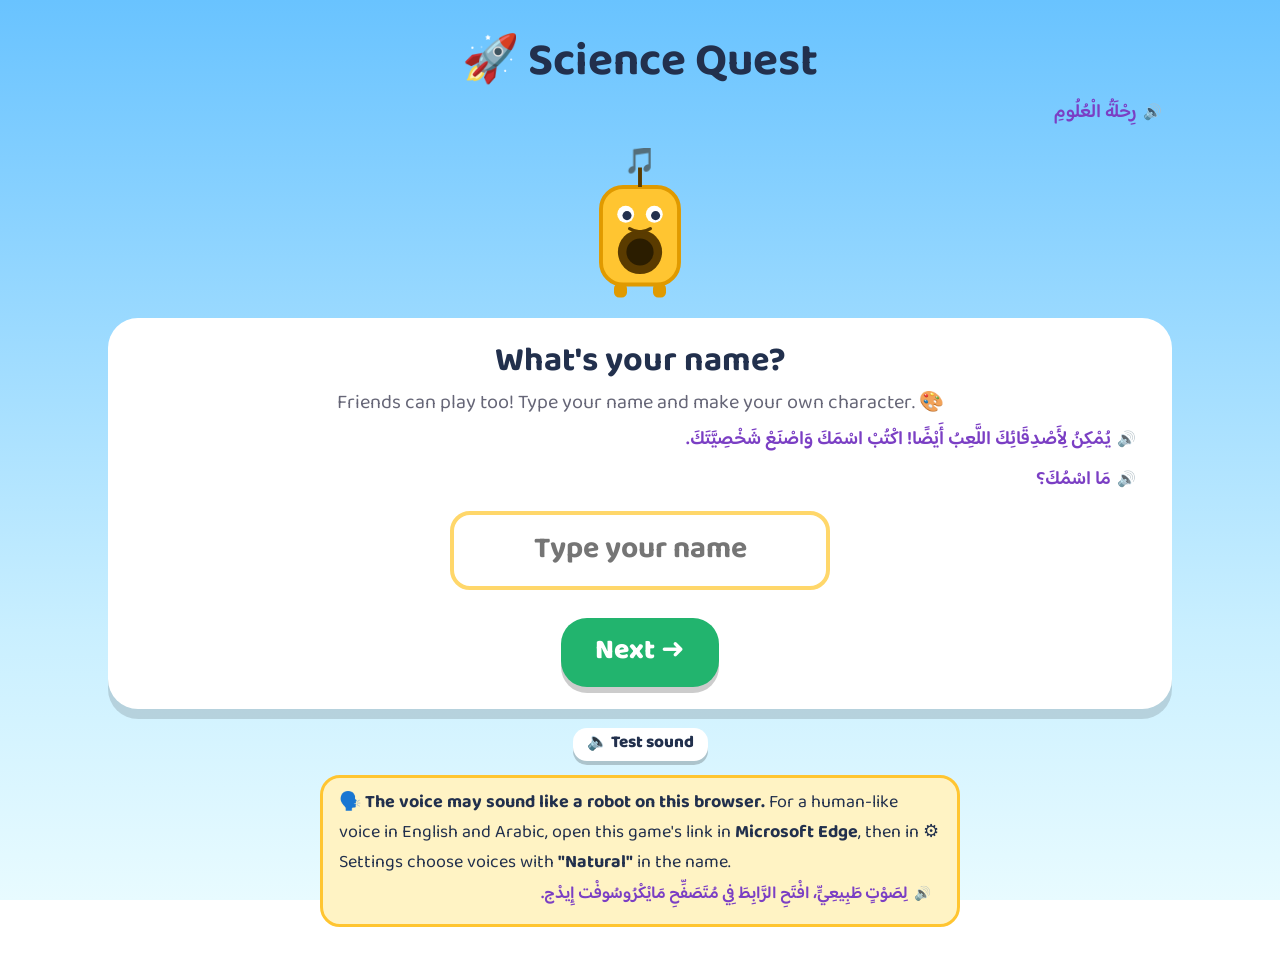
==== insects/index.html @ 20abea7f "Add Chapter 2 Insects world Co-Authored-By: Claude Opus 5.5 <noreply@anthropic.com> Claude-Session: " ====
<!DOCTYPE html>
<html lang="en">
<head>
<meta charset="utf-8">
<meta name="viewport" content="width=device-width,initial-scale=1">
<title>Science Quest · Insects</title>
<link rel="icon" href="data:image/svg+xml,%3Csvg xmlns='http://www.w3.org/2000/svg' viewBox='0 0 100 100'%3E%3Ctext y='.9em' font-size='90'%3E🔬%3C/text%3E%3C/svg%3E">
<link rel="preconnect" href="https://fonts.googleapis.com">
<link href="https://fonts.googleapis.com/css2?family=Baloo+Bhaijaan+2:wght@400;600;800&display=swap" rel="stylesheet">
<link rel="stylesheet" href="../shared/core.css">
</head>
<body>
<div id="bg"></div>
<div id="app"></div>
<canvas id="fx"></canvas>
<script>window.SQ_PAGE='insects';window.SQ_HUB='../';window.SQ_VOICE='../audio/insects/';</script>
<script src="../shared/core.js"></script>
<script src="gfx.js"></script>
<script src="art.js"></script>
<script src="data.js"></script>
<script src="labs.js"></script>
<script>if(!P()){location.replace(HUB)}else{S.lastWorld=WORLD.id;save();route=['world'];render()}</script>
</body>
</html>
---- shared/core.css ----
:root{--ink:#22304d;--pri:#ff7a45;--ok:#22b46e;--bad:#ef5b5b;--blue:#4a8cff;--purple:#8c5cff}
*{box-sizing:border-box}
html,body{margin:0;min-height:100%}
body{font-family:'Baloo Bhaijaan 2',system-ui,sans-serif;color:var(--ink);overflow-x:hidden;font-size:20px}
#bg{position:fixed;inset:0;z-index:0;overflow:hidden;transition:background .8s}
.bg-sky{background:linear-gradient(#69c3ff,#c9efff 70%,#e8fbff)}
.bg-map{background:linear-gradient(#7fd8ff,#bff0ff 45%,#c9f2a8 46%,#a9e07c)}
.bg-music{background:linear-gradient(135deg,#5b3cff,#a54cff 45%,#ff63ad)}
.float{position:absolute;bottom:-80px;font-size:46px;opacity:.45;animation:up linear infinite}
@keyframes up{to{transform:translateY(-130vh) rotate(340deg)}}
#app{position:relative;z-index:1;max-width:1100px;margin:0 auto;padding:14px 18px 50px}
.top{display:flex;align-items:center;gap:10px;background:#ffffffe6;border-radius:24px;padding:6px 12px;margin-bottom:16px;flex-wrap:wrap;box-shadow:0 6px 0 #0002}
.top .who{display:flex;align-items:center;gap:6px;font-weight:800;font-size:22px}
.top .who svg{width:44px;height:52px}
.sp{flex:1}
.chip{background:#fff;border-radius:999px;padding:3px 14px;font-weight:800;font-size:19px;border:3px solid #ffd76a;white-space:nowrap}
.btn{font-family:inherit;font-weight:800;font-size:22px;border:none;border-radius:20px;padding:12px 26px;cursor:pointer;box-shadow:0 6px 0 #0003;transition:transform .08s;color:#fff;background:var(--pri);line-height:1.2;user-select:none;-webkit-user-select:none;touch-action:manipulation}
.btn:active{transform:translateY(4px);box-shadow:0 2px 0 #0003}
.btn:disabled{opacity:.45;cursor:default}
.btn.g{background:var(--ok)}.btn.b{background:var(--blue)}.btn.p{background:var(--purple)}.btn.w{background:#fff;color:var(--ink)}.btn.y{background:#ffc531;color:#5a3b00}.btn.r{background:var(--bad)}
.btn.sm{font-size:17px;padding:6px 14px;border-radius:14px;box-shadow:0 4px 0 #0003}
.btn.big{font-size:28px;padding:18px 34px;border-radius:26px}
.card{background:#fff;border-radius:30px;padding:22px 26px;box-shadow:0 10px 0 #0002;position:relative}
.ar::before{content:'🔊';font-size:.8em;margin-left:6px;opacity:.75}.ar{cursor:pointer}button .ar::before,.gate .ar::before,.flip .ar::before,.avtab .ar::before{content:none}.ar.arplay{animation:pp .4s}
.ar{direction:rtl;display:block;color:#7b3fc4;font-weight:600;font-size:.95em;line-height:2;padding:0 10px 2px 6px;overflow:visible;unicode-bidi:plaintext;text-align:right}
body.noar .ar{display:none}
h1{font-size:46px;margin:.1em 0;line-height:1.1}h2{font-size:34px;margin:.1em 0;line-height:1.15}h3{font-size:26px;margin:.1em 0}
.center{text-align:center}
.row{display:flex;gap:14px;flex-wrap:wrap;justify-content:center;align-items:center}
.bounce{animation:bn 1.8s ease-in-out infinite}@keyframes bn{50%{transform:translateY(-8px)}}
.shake{animation:sh .4s}@keyframes sh{25%{transform:translateX(-12px)}75%{transform:translateX(12px)}}
.pop{animation:pp .35s ease-out}@keyframes pp{0%{transform:scale(.6);opacity:0}100%{transform:scale(1);opacity:1}}
.say{display:flex;align-items:flex-end;gap:10px;margin:6px 0 14px}
.say svg.av{width:92px;height:110px;flex:none}
.bubble{background:#fff;border-radius:24px;padding:12px 18px;font-size:23px;font-weight:600;position:relative;box-shadow:0 6px 0 #0002;flex:1}
.bubble:before{content:'';position:absolute;left:-14px;bottom:18px;border:10px solid transparent;border-right:16px solid #fff}
.opt{display:block;width:100%;text-align:left;margin:10px 0;font-size:24px;background:#eef3ff;color:var(--ink);border:4px solid #d4e0ff;box-shadow:0 5px 0 #c3d2ff}
.opt:disabled{opacity:1;cursor:default}
.opt.right{background:#d7f8e6;border-color:var(--ok)}.opt.wrong{background:#ffe0e0;border-color:var(--bad)}
.overlay{position:fixed;inset:0;background:#000a;z-index:50;display:flex;align-items:center;justify-content:center;padding:20px}
.overlay .card{max-width:680px;width:100%;max-height:92vh;overflow:auto}
#fx{position:fixed;inset:0;pointer-events:none;z-index:70}
.worlds{display:grid;grid-template-columns:repeat(auto-fit,minmax(230px,1fr));gap:18px}
.world{border-radius:30px;padding:18px;color:#fff;cursor:pointer;box-shadow:0 10px 0 #0003;min-height:200px;display:flex;flex-direction:column;justify-content:space-between}
.world .em{font-size:64px}.world.lock{filter:grayscale(.75);opacity:.85;cursor:default}
.lessons{display:grid;grid-template-columns:repeat(auto-fit,minmax(300px,1fr));gap:18px}
.tile{display:flex;align-items:center;gap:12px;width:100%;background:#f4f1ff;border:4px solid #e2d9ff;border-radius:22px;padding:10px 14px;margin:8px 0;cursor:pointer;font-family:inherit;font-size:21px;font-weight:700;color:var(--ink);text-align:left;box-shadow:0 5px 0 #d3c7ff}
.tile .e{font-size:38px}.tile .st{margin-left:auto;font-size:20px;white-space:nowrap;color:#f5a500}
.tile.lock{opacity:.5;cursor:default}.tile.next{border-color:#ffb02e;background:#fff6dd;box-shadow:0 5px 0 #ffd27a;animation:glow 1.4s infinite}
@keyframes glow{50%{transform:scale(1.02)}}
.sw{width:44px;height:44px;border-radius:50%;border:4px solid #fff;box-shadow:0 0 0 2px #ccd;cursor:pointer;display:inline-block}
.sw.on{box-shadow:0 0 0 5px var(--pri)}
.optbtn{font-family:inherit;font-size:18px;font-weight:700;border:3px solid #dde;background:#fff;border-radius:14px;padding:6px 12px;cursor:pointer;color:var(--ink)}
.optbtn.on{border-color:var(--pri);background:#fff1ea}
.slot{width:100%;min-height:62px;border:4px dashed #c8b8ff;border-radius:18px;margin:8px 0;padding:8px 12px;font-size:22px;font-weight:700;display:flex;align-items:center;gap:8px;background:#faf8ff}
.slot.full{border-style:solid;border-color:var(--ok);background:#e7fbef}
.pmeter{position:relative;height:30px;background:linear-gradient(90deg,#d7f8e6 0 35%,#fff3c4 35% 60%,#ffe0e0 60%);border-radius:15px;overflow:hidden;border:3px solid #ddd}
.pmeter div{height:100%;background:linear-gradient(90deg,#22b46e,#ffc531,#ef5b5b);width:0}
.pmeter span{position:absolute;top:0;font-size:15px;font-weight:800;line-height:24px}
.hp{height:22px;background:#ffd9d9;border-radius:12px;overflow:hidden;border:3px solid #fff}
.hp div{height:100%;background:#ef5b5b;transition:width .4s}
.flip{perspective:900px;width:min(440px,90vw);height:280px;margin:10px auto;cursor:pointer}
.flip .in{position:relative;width:100%;height:100%;transition:transform .5s;transform-style:preserve-3d}
.flip.on .in{transform:rotateY(180deg)}
.flip .f,.flip .bk{position:absolute;inset:0;backface-visibility:hidden;border-radius:30px;display:flex;flex-direction:column;align-items:center;justify-content:center;padding:16px;text-align:center;box-shadow:0 10px 0 #0002}
.flip .f{background:#fff}.flip .bk{background:#fff6dd;transform:rotateY(180deg)}
.tabs{display:flex;gap:10px;justify-content:center;flex-wrap:wrap;margin-bottom:10px}
.tabs .optbtn{font-size:22px;padding:8px 16px}
.timebar{height:12px;background:#eee;border-radius:8px;overflow:hidden;margin:8px 0}.timebar div{height:100%;background:var(--blue)}
.toggle{display:flex;align-items:center;justify-content:space-between;gap:10px;padding:10px 0;border-bottom:2px solid #f0f0f0;font-size:20px;font-weight:600;flex-wrap:wrap}
.toggle select{font-family:inherit;font-size:16px;padding:4px 8px;border-radius:10px;border:2px solid #ccd;max-width:330px}
input.name{font-family:inherit;font-size:30px;font-weight:700;padding:10px 18px;border-radius:20px;border:4px solid #ffd76a;width:min(380px,80vw);text-align:center}
.err{color:var(--bad);font-weight:700;min-height:28px}
svg{display:block}
.b-jump{animation:bj .5s ease-in-out infinite}@keyframes bj{50%{transform:translateY(-30px)}}
.b-stretch{animation:bs 2s ease-in-out infinite;transform-origin:bottom}@keyframes bs{50%{transform:scaleY(1.15)}}
.b-spin{animation:bsp 2.4s linear infinite}@keyframes bsp{to{transform:rotateY(360deg)}}
.b-march{animation:bm .6s ease-in-out infinite}@keyframes bm{25%{transform:translateY(-8px) rotate(-3deg)}75%{transform:translateY(-8px) rotate(3deg)}}
.b-shake{animation:bsh .25s linear infinite}@keyframes bsh{25%{transform:translateX(-6px)}75%{transform:translateX(6px)}}
.balloon{width:120px;height:120px;border-radius:50%;background:#ff63ad;margin:10px auto;transition:transform 4s ease-in-out}
.gate{position:relative;overflow:hidden;border-radius:32px;background:radial-gradient(circle at 50% 35%,#ffe27a,#ff9f1c 45%,#e0457b 90%);color:#fff;padding:22px 24px;cursor:pointer;box-shadow:0 10px 0 #0003,0 0 0 5px #ffd76a inset;margin-bottom:18px;text-shadow:0 2px 0 #0003}
.gate.locked{background:radial-gradient(circle at 50% 35%,#9aa3b8,#5f6782 60%,#3d4460);cursor:pointer}
.rays{position:absolute;inset:-60%;background:repeating-conic-gradient(#ffffff2e 0 9deg,transparent 9deg 18deg);animation:spinr 26s linear infinite;pointer-events:none}
@keyframes spinr{to{transform:rotate(360deg)}}
.gate-in{position:relative;display:flex;gap:18px;align-items:center;flex-wrap:wrap}
.trophy{font-size:96px;animation:tb 1.6s ease-in-out infinite;filter:drop-shadow(0 6px 0 #0003)}
@keyframes tb{50%{transform:translateY(-10px) rotate(-6deg) scale(1.06)}}
.gate.locked .trophy{animation:none;filter:grayscale(1) drop-shadow(0 6px 0 #0003)}
.gate-kicker{display:inline-block;background:#fff;color:#e0457b;font-weight:800;border-radius:999px;padding:2px 14px;font-size:18px;text-shadow:none;letter-spacing:1px}
.gate.locked .gate-kicker{color:#5f6782}
.gate-title{color:#fff;font-size:44px;margin:.1em 0}
.medals{display:flex;align-items:center;flex-wrap:wrap;gap:4px}
.medal{width:54px;height:54px;border-radius:50%;background:#ffffff44;border:4px solid #fff;display:flex;align-items:center;justify-content:center;font-size:28px}
.medal.won{background:#ffd76a;box-shadow:0 0 0 4px #fff6,0 0 18px #fff}
.dash{width:18px;height:4px;background:#fff8;border-radius:2px}
.pts{font-size:58px;font-weight:800;line-height:1}
.arena{position:relative;overflow:hidden;border-radius:32px;background:linear-gradient(160deg,#2b1f6b,#6a2bb5 50%,#e0457b);color:#fff;padding:20px;box-shadow:0 10px 0 #0003}
.gbar{height:18px;background:#ffffff33;border-radius:10px;overflow:hidden;margin:12px 0}.gbar div{height:100%;background:linear-gradient(90deg,#ffd76a,#ff9f1c);transition:width .6s}
.stages{display:grid;grid-template-columns:repeat(var(--ng,5),minmax(0,1fr));gap:12px;margin-top:8px}
.stage{position:relative;font-family:inherit;color:var(--ink);background:#fff;border:5px solid var(--c);border-radius:24px;padding:12px 6px 10px;cursor:pointer;box-shadow:0 7px 0 #0004;text-align:center}
.stage:nth-child(even){transform:translateY(18px)}
.stage.sel{outline:5px solid #ffd76a;outline-offset:3px}
.stage.lock{background:#c9cbe0;border-color:#8f94b5;cursor:pointer}
.stage.won{background:#fff6dd}
.snum{position:absolute;top:-14px;left:50%;transform:translateX(-50%);background:var(--c);color:#fff;border-radius:999px;padding:0 12px;font-weight:800}
.sem{font-size:46px}.sname{font-weight:800;font-size:17px;line-height:1.2;min-height:42px}.sscore{font-weight:800;color:var(--c);font-size:17px}
.here{position:absolute;top:-58px;right:-6px;animation:bn 1.2s ease-in-out infinite}
@media (max-width:760px){.stages{grid-template-columns:repeat(2,minmax(0,1fr))}.stage:nth-child(even){transform:none}.gate-title{font-size:32px}}
.vnote{margin:14px auto 0;max-width:640px;background:#fff3c4;border:3px solid #ffc531;border-radius:20px;padding:10px 16px;font-size:18px;text-align:left}.vnote.ok{background:#e7fbef;border-color:#22b46e;text-align:center}
.avb{display:grid;grid-template-columns:minmax(0,1fr) minmax(0,1.7fr);gap:20px;align-items:start}
.avstage{background:radial-gradient(circle,#fff6dd,#ffe0f0);border-radius:30px;padding:16px}
.avtabs{display:flex;flex-wrap:wrap;gap:8px;margin-bottom:12px}
.avtab{font-family:inherit;font-weight:800;font-size:17px;color:var(--ink);background:#f4f1ff;border:4px solid #e2d9ff;border-radius:18px;padding:6px 12px;cursor:pointer;display:flex;flex-direction:column;align-items:center;min-width:86px;box-shadow:0 4px 0 #d3c7ff}
.avtab .e{font-size:28px}.avtab.on{background:#ff7a45;border-color:#ff7a45;color:#fff;box-shadow:0 4px 0 #c9541f}.avtab.on .ar{color:#fff}
.avgrid{display:grid;grid-template-columns:repeat(auto-fill,minmax(104px,1fr));gap:10px}
.avt{position:relative;font-family:inherit;font-weight:700;font-size:15px;color:var(--ink);background:#fff;border:4px solid #e6e6f0;border-radius:20px;padding:6px 4px;cursor:pointer;display:flex;flex-direction:column;align-items:center;box-shadow:0 4px 0 #dcdce8;transition:transform .1s}
.avt:hover{transform:translateY(-3px)}.avt svg{width:84px;height:100px}
.avt.on{border-color:#22b46e;background:#e9fbf1;box-shadow:0 4px 0 #9fe1cb}
.tick{position:absolute;top:-8px;right:-8px;background:#22b46e;color:#fff;border-radius:50%;width:30px;height:30px;display:flex;align-items:center;justify-content:center;font-size:18px}
@media (max-width:760px){.avb{grid-template-columns:1fr}}
@media (max-width:640px){h1{font-size:34px}h2{font-size:27px}.btn.big{font-size:22px}}.bg-light{background:linear-gradient(135deg,#e85d04,#f48c06 50%,#faa307)}
.bg-plants{background:linear-gradient(135deg,#2d8a4e,#4cb963 50%,#8fd16a)}
.bg-insects{background:linear-gradient(135deg,#7b3fbf,#c2569c 50%,#f08a5d)}
.pulse{animation:pulse .7s infinite;box-shadow:0 0 0 4px #ffd23f}@keyframes pulse{50%{transform:scale(1.12)}}
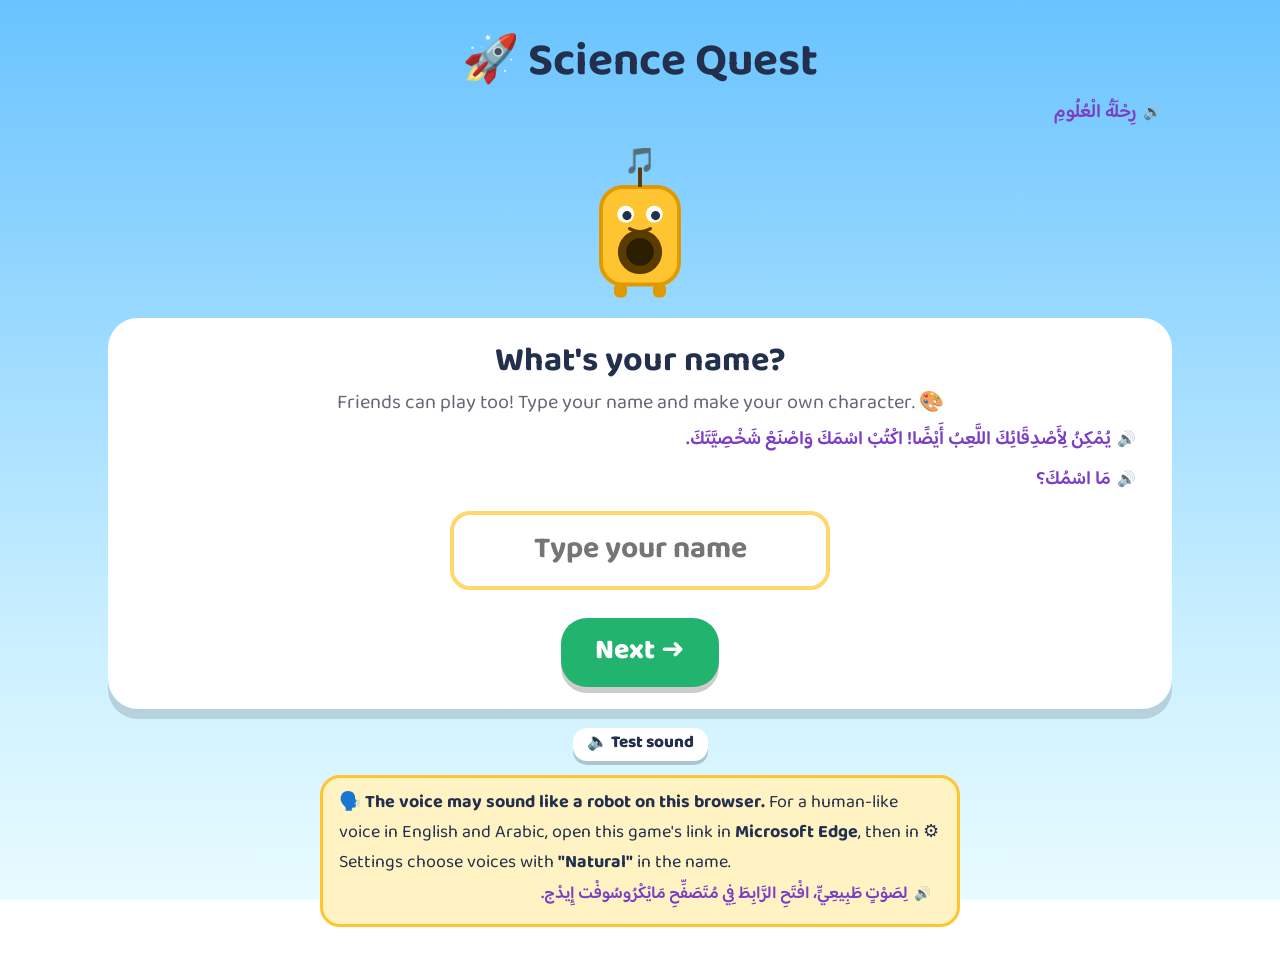
==== commit c66b2137: "Voice timing fix, talking lock, Insects rebuild, Plants clock + day/night + full life cycle, Light s" ====
--- a/insects/index.html
+++ b/insects/index.html
@@ -16,7 +16,7 @@
 <script>window.SQ_PAGE='insects';window.SQ_HUB='../';window.SQ_VOICE='../audio/insects/';</script>
 <script src="../shared/core.js"></script>
 <script src="gfx.js"></script>
-<script src="art.js"></script>
+<script src="../shared/time.js"></script><script src="ilib.js"></script><script src="art.js"></script>
 <script src="data.js"></script>
 <script src="labs.js"></script>
 <script>if(!P()){location.replace(HUB)}else{S.lastWorld=WORLD.id;save();route=['world'];render()}</script>
--- a/shared/core.css
+++ b/shared/core.css
@@ -122,3 +122,26 @@
 .bg-plants{background:linear-gradient(135deg,#2d8a4e,#4cb963 50%,#8fd16a)}
 .bg-insects{background:linear-gradient(135deg,#7b3fbf,#c2569c 50%,#f08a5d)}
 .pulse{animation:pulse .7s infinite;box-shadow:0 0 0 4px #ffd23f}@keyframes pulse{50%{transform:scale(1.12)}}
+
+/* talking lock */
+body.talking #act button:not(.w):not(.snd):not([data-free]),body.talking #act .opt,body.talking #act .tile{filter:grayscale(.85);opacity:.5;cursor:not-allowed;transition:opacity .2s,filter .2s}
+body.talking #act svg{cursor:wait}
+#listen{position:fixed;left:50%;bottom:24px;transform:translateX(-50%) scale(.6);opacity:0;background:#7c3aed;color:#fff;font-weight:800;font-size:22px;padding:10px 22px;border-radius:30px;box-shadow:0 8px 24px #0004;z-index:9999;pointer-events:none}
+#listen.show{animation:lsn 1.6s ease forwards}
+@keyframes lsn{0%{opacity:0;transform:translateX(-50%) scale(.6)}15%{opacity:1;transform:translateX(-50%) scale(1.05)}25%{transform:translateX(-50%) scale(1)}80%{opacity:1}100%{opacity:0}}
+#vload{position:fixed;right:14px;bottom:14px;background:#0f766e;color:#fff;font-weight:800;font-size:18px;padding:8px 16px;border-radius:18px;z-index:9998;box-shadow:0 6px 18px #0003}
+/* no text highlighting while dragging */
+#act,#act *{-webkit-user-select:none;user-select:none;-webkit-touch-callout:none;-webkit-tap-highlight-color:transparent}
+#act input,#act textarea{-webkit-user-select:text;user-select:text}
+/* press-and-hold clock */
+.clockwrap{display:flex;align-items:center;gap:14px;justify-content:center;margin:8px 0}
+.clockbtn{width:118px;height:118px;border-radius:50%;border:none;background:none;padding:0;cursor:pointer;touch-action:none;filter:drop-shadow(0 6px 0 #0003);transition:transform .1s}
+.clockbtn svg{width:100%;height:100%}
+.clockbtn.on{transform:scale(.93);filter:drop-shadow(0 2px 0 #0003) drop-shadow(0 0 14px #a78bfa)}
+.clocklbl{font-size:20px;max-width:330px}
+.daych{display:inline-block;margin-top:6px;background:#1e1b4b;color:#fff;font-weight:900;border-radius:14px;padding:4px 14px;font-size:20px}
+body.talking #act .clockbtn{filter:grayscale(.85);opacity:.5}
+.glowT{animation:glowT 1.2s ease-in-out infinite}
+@keyframes glowT{0%,100%{opacity:.35}50%{opacity:1}}
+.clockover{position:absolute;left:10px;bottom:10px;background:#ffffffe0;border-radius:22px;padding:6px 12px;box-shadow:0 6px 18px #0003}
+.clockover .clockwrap{margin:0;gap:10px}.clockover .clockbtn{width:96px;height:96px}.clockover .clocklbl{font-size:16px;max-width:230px}.clockover .clocklbl .ar{font-size:15px}.clockover .daych{font-size:17px}
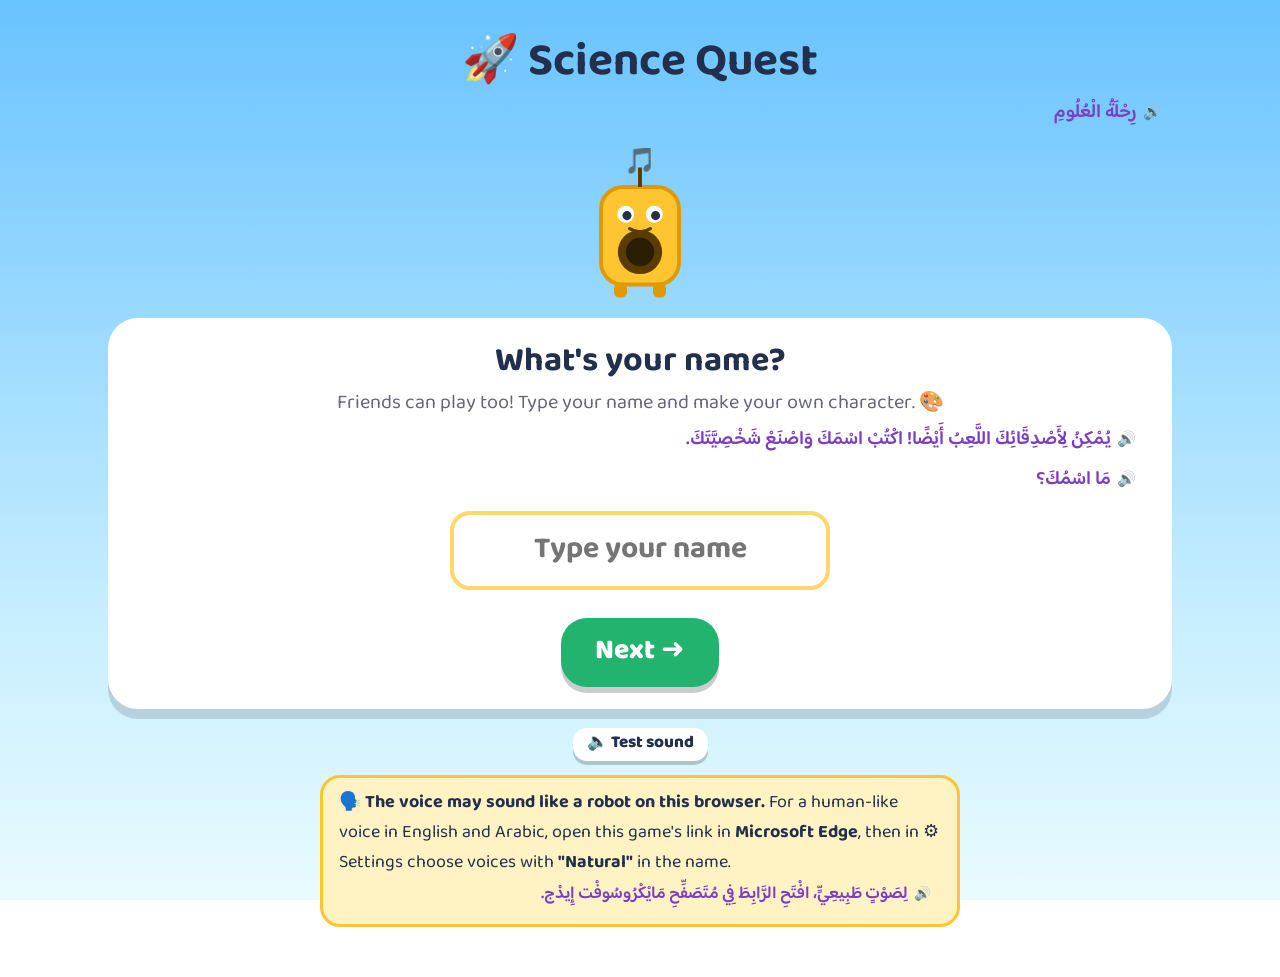
==== commit 7a8ab66b: "Offline mode: the site and all voices work without internet after one visit; installable app with ic" ====
--- a/insects/index.html
+++ b/insects/index.html
@@ -3,6 +3,7 @@
 <head>
 <meta charset="utf-8">
 <meta name="viewport" content="width=device-width,initial-scale=1">
+<link rel="manifest" href="../manifest.webmanifest"><meta name="theme-color" content="#7c3aed"><link rel="apple-touch-icon" href="../icon-192.png">
 <title>Science Quest · Insects</title>
 <link rel="icon" href="data:image/svg+xml,%3Csvg xmlns='http://www.w3.org/2000/svg' viewBox='0 0 100 100'%3E%3Ctext y='.9em' font-size='90'%3E🔬%3C/text%3E%3C/svg%3E">
 <link rel="preconnect" href="https://fonts.googleapis.com">
--- a/shared/core.css
+++ b/shared/core.css
@@ -124,7 +124,7 @@
 .pulse{animation:pulse .7s infinite;box-shadow:0 0 0 4px #ffd23f}@keyframes pulse{50%{transform:scale(1.12)}}
 
 /* talking lock */
-body.talking #act button:not(.w):not(.snd):not([data-free]),body.talking #act .opt,body.talking #act .tile{filter:grayscale(.85);opacity:.5;cursor:not-allowed;transition:opacity .2s,filter .2s}
+body.talking #act button:not(.sm.w):not(#pv):not(.snd):not([data-free]),body.talking #act .opt,body.talking #act .tile{filter:grayscale(.85);opacity:.5;cursor:not-allowed;transition:opacity .2s,filter .2s}
 body.talking #act svg{cursor:wait}
 #listen{position:fixed;left:50%;bottom:24px;transform:translateX(-50%) scale(.6);opacity:0;background:#7c3aed;color:#fff;font-weight:800;font-size:22px;padding:10px 22px;border-radius:30px;box-shadow:0 8px 24px #0004;z-index:9999;pointer-events:none}
 #listen.show{animation:lsn 1.6s ease forwards}
